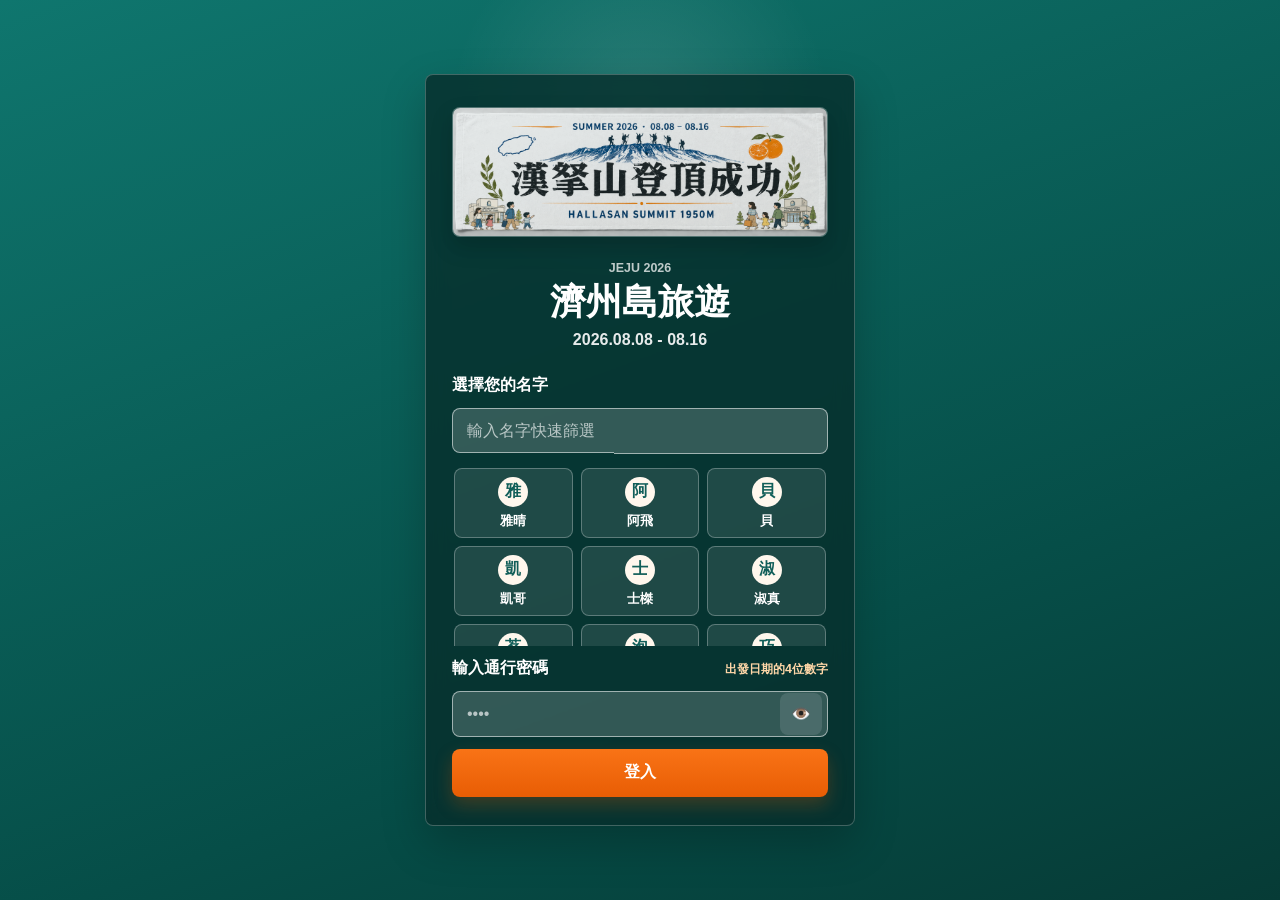
==== reset-cache.html @ 1d7f6a2c "Add files via upload" ====
<!doctype html>
<html lang="zh-Hant">
  <head>
    <meta charset="utf-8" />
    <meta name="viewport" content="width=device-width, initial-scale=1" />
    <title>重置快取</title>
    <style>
      body {
        min-height: 100vh;
        margin: 0;
        display: grid;
        place-items: center;
        font-family: -apple-system, BlinkMacSystemFont, "Segoe UI", "Noto Sans TC", sans-serif;
        color: #16211d;
        background: #f7f8f4;
      }
      main {
        width: min(92vw, 420px);
        padding: 24px;
        border: 1px solid #dce4df;
        border-radius: 8px;
        background: #fff;
        box-shadow: 0 10px 26px rgba(26, 40, 35, 0.08);
      }
      h1 {
        margin: 0 0 10px;
      }
      p {
        margin: 0;
        color: #68756f;
        line-height: 1.6;
      }
    </style>
  </head>
  <body>
    <main>
      <h1>正在重置快取</h1>
      <p id="message">請稍候，完成後會自動回到新版 Web App。</p>
    </main>
    <script>
      async function resetCache() {
        if ("serviceWorker" in navigator) {
          const registrations = await navigator.serviceWorker.getRegistrations();
          await Promise.all(registrations.map((registration) => registration.unregister()));
        }

        if ("caches" in window) {
          const keys = await caches.keys();
          await Promise.all(keys.map((key) => caches.delete(key)));
        }

        document.querySelector("#message").textContent = "重置完成，正在載入新版。";
        window.setTimeout(() => {
          window.location.replace("./index.html?v=" + Date.now());
        }, 600);
      }

      resetCache().catch((error) => {
        document.querySelector("#message").textContent = "重置時發生錯誤，請按 Ctrl + F5 後再試一次。";
        console.error(error);
      });
    </script>
  </body>
</html>
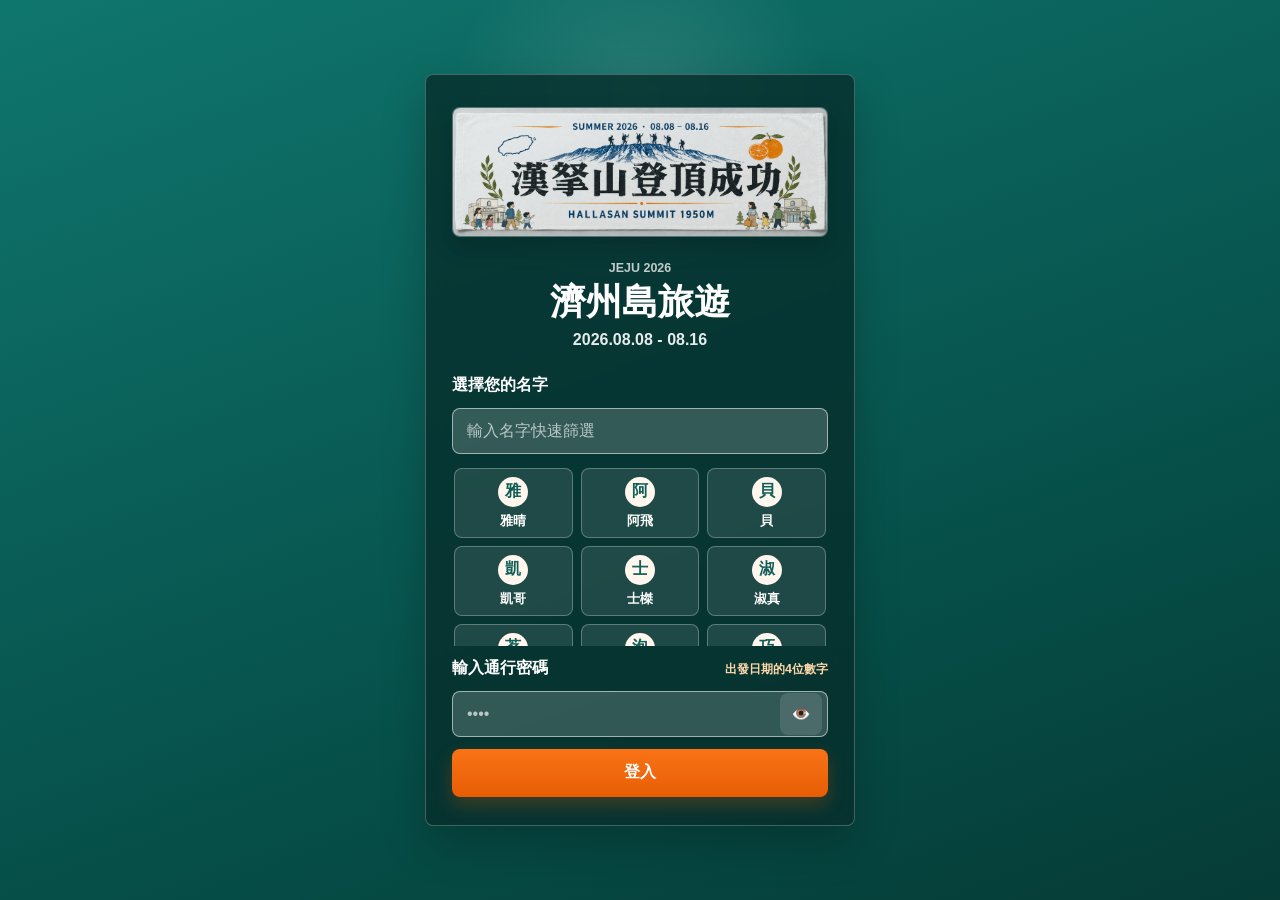
==== commit b2b8a88e: "Add files via upload" ====
--- a/reset-cache.html
+++ b/reset-cache.html
@@ -3,6 +3,9 @@
   <head>
     <meta charset="utf-8" />
     <meta name="viewport" content="width=device-width, initial-scale=1" />
+    <meta http-equiv="Cache-Control" content="no-cache, no-store, must-revalidate" />
+    <meta http-equiv="Pragma" content="no-cache" />
+    <meta http-equiv="Expires" content="0" />
     <title>重置快取</title>
     <style>
       body {
@@ -14,6 +17,7 @@
         color: #16211d;
         background: #f7f8f4;
       }
+
       main {
         width: min(92vw, 420px);
         padding: 24px;
@@ -22,23 +26,42 @@
         background: #fff;
         box-shadow: 0 10px 26px rgba(26, 40, 35, 0.08);
       }
+
       h1 {
         margin: 0 0 10px;
+        font-size: 1.35rem;
       }
+
       p {
-        margin: 0;
+        margin: 0 0 14px;
         color: #68756f;
         line-height: 1.6;
+      }
+
+      a {
+        display: inline-flex;
+        min-height: 44px;
+        align-items: center;
+        justify-content: center;
+        border-radius: 8px;
+        padding: 0 14px;
+        color: #fff;
+        font-weight: 900;
+        text-decoration: none;
+        background: #0f766e;
       }
     </style>
   </head>
   <body>
     <main>
       <h1>正在重置快取</h1>
-      <p id="message">請稍候，完成後會自動回到新版 Web App。</p>
+      <p id="message">請稍候，完成後會自動載入新版 Web App。</p>
+      <a id="manualLink" href="./index.html">手動回首頁</a>
     </main>
     <script>
       async function resetCache() {
+        document.querySelector("#manualLink").href = "./index.html?v=" + Date.now();
+
         if ("serviceWorker" in navigator) {
           const registrations = await navigator.serviceWorker.getRegistrations();
           await Promise.all(registrations.map((registration) => registration.unregister()));
@@ -49,14 +72,21 @@
           await Promise.all(keys.map((key) => caches.delete(key)));
         }
 
+        try {
+          sessionStorage.clear();
+        } catch (error) {
+          console.warn(error);
+        }
+
         document.querySelector("#message").textContent = "重置完成，正在載入新版。";
         window.setTimeout(() => {
           window.location.replace("./index.html?v=" + Date.now());
-        }, 600);
+        }, 800);
       }
 
       resetCache().catch((error) => {
-        document.querySelector("#message").textContent = "重置時發生錯誤，請按 Ctrl + F5 後再試一次。";
+        document.querySelector("#message").textContent =
+          "重置時發生錯誤。請使用 Chrome 的網站設定清除 jayscwu.github.io 的網站資料後再開啟首頁。";
         console.error(error);
       });
     </script>
